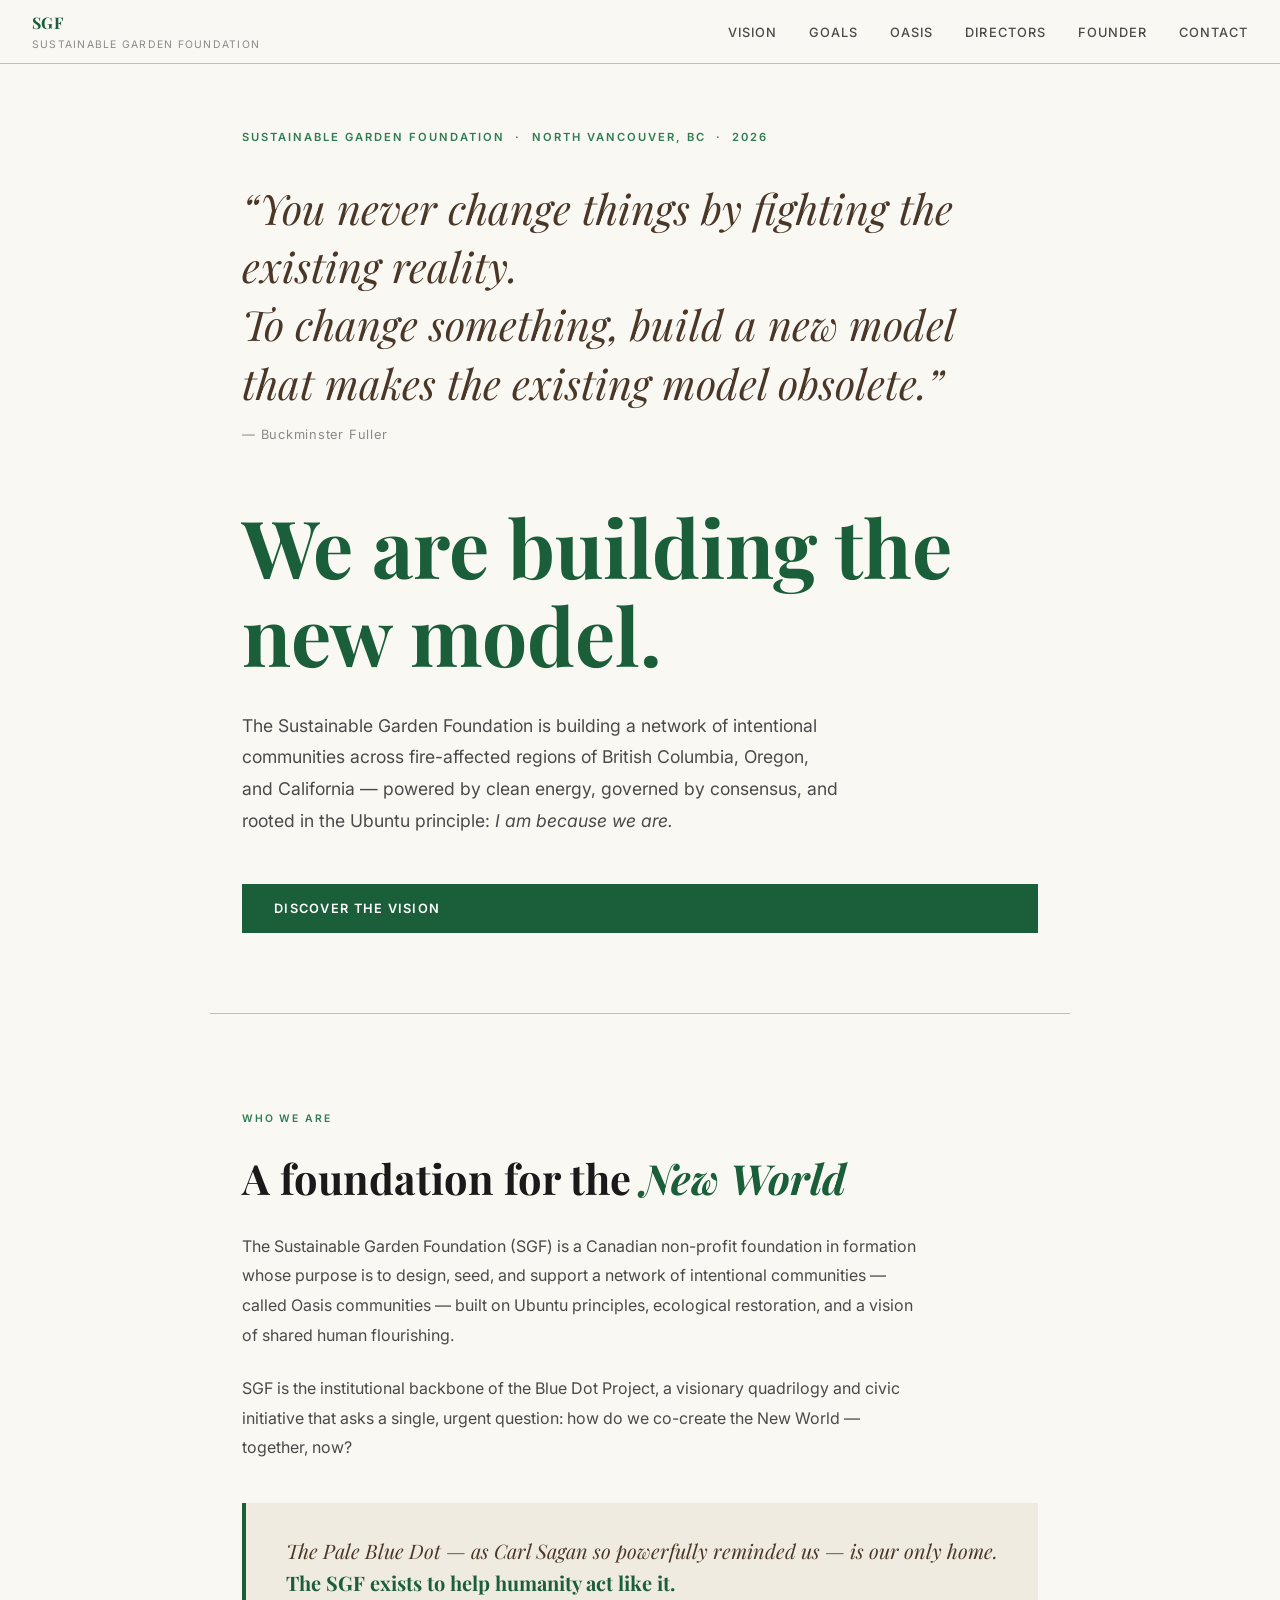
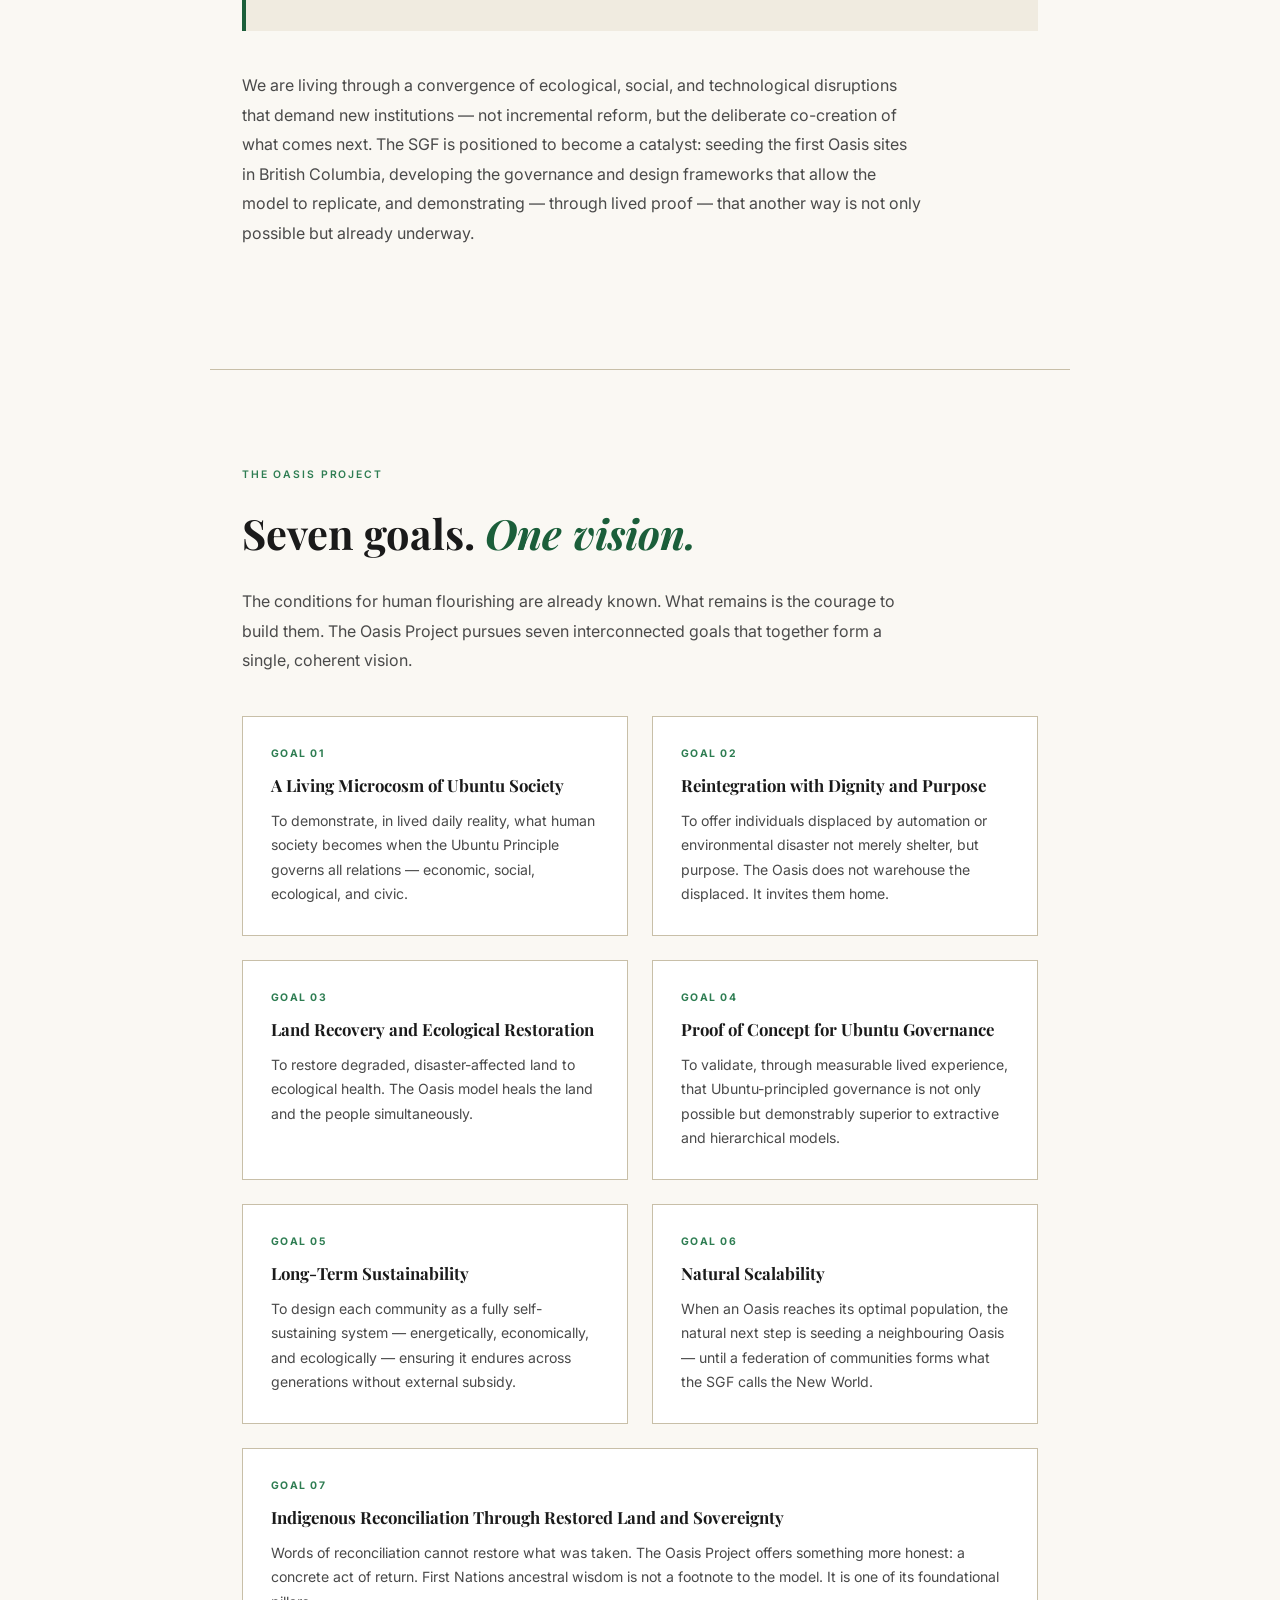
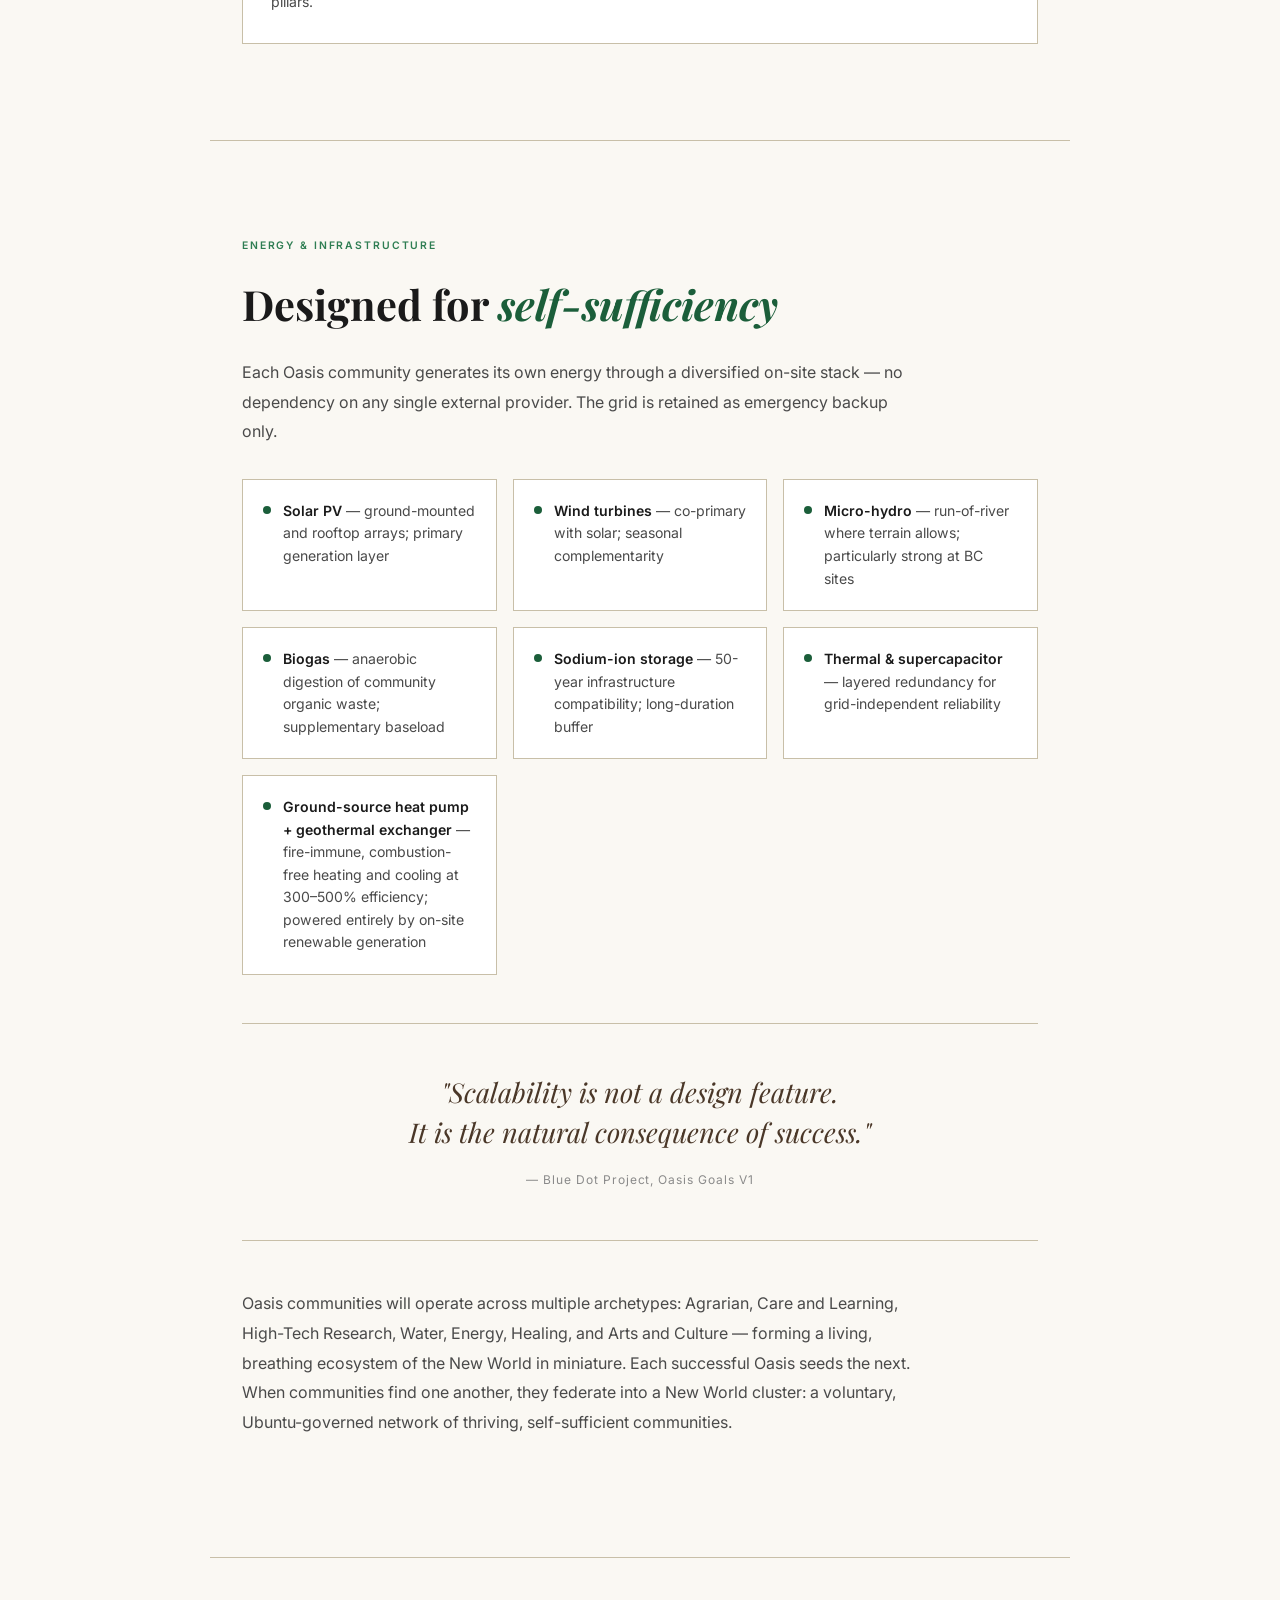
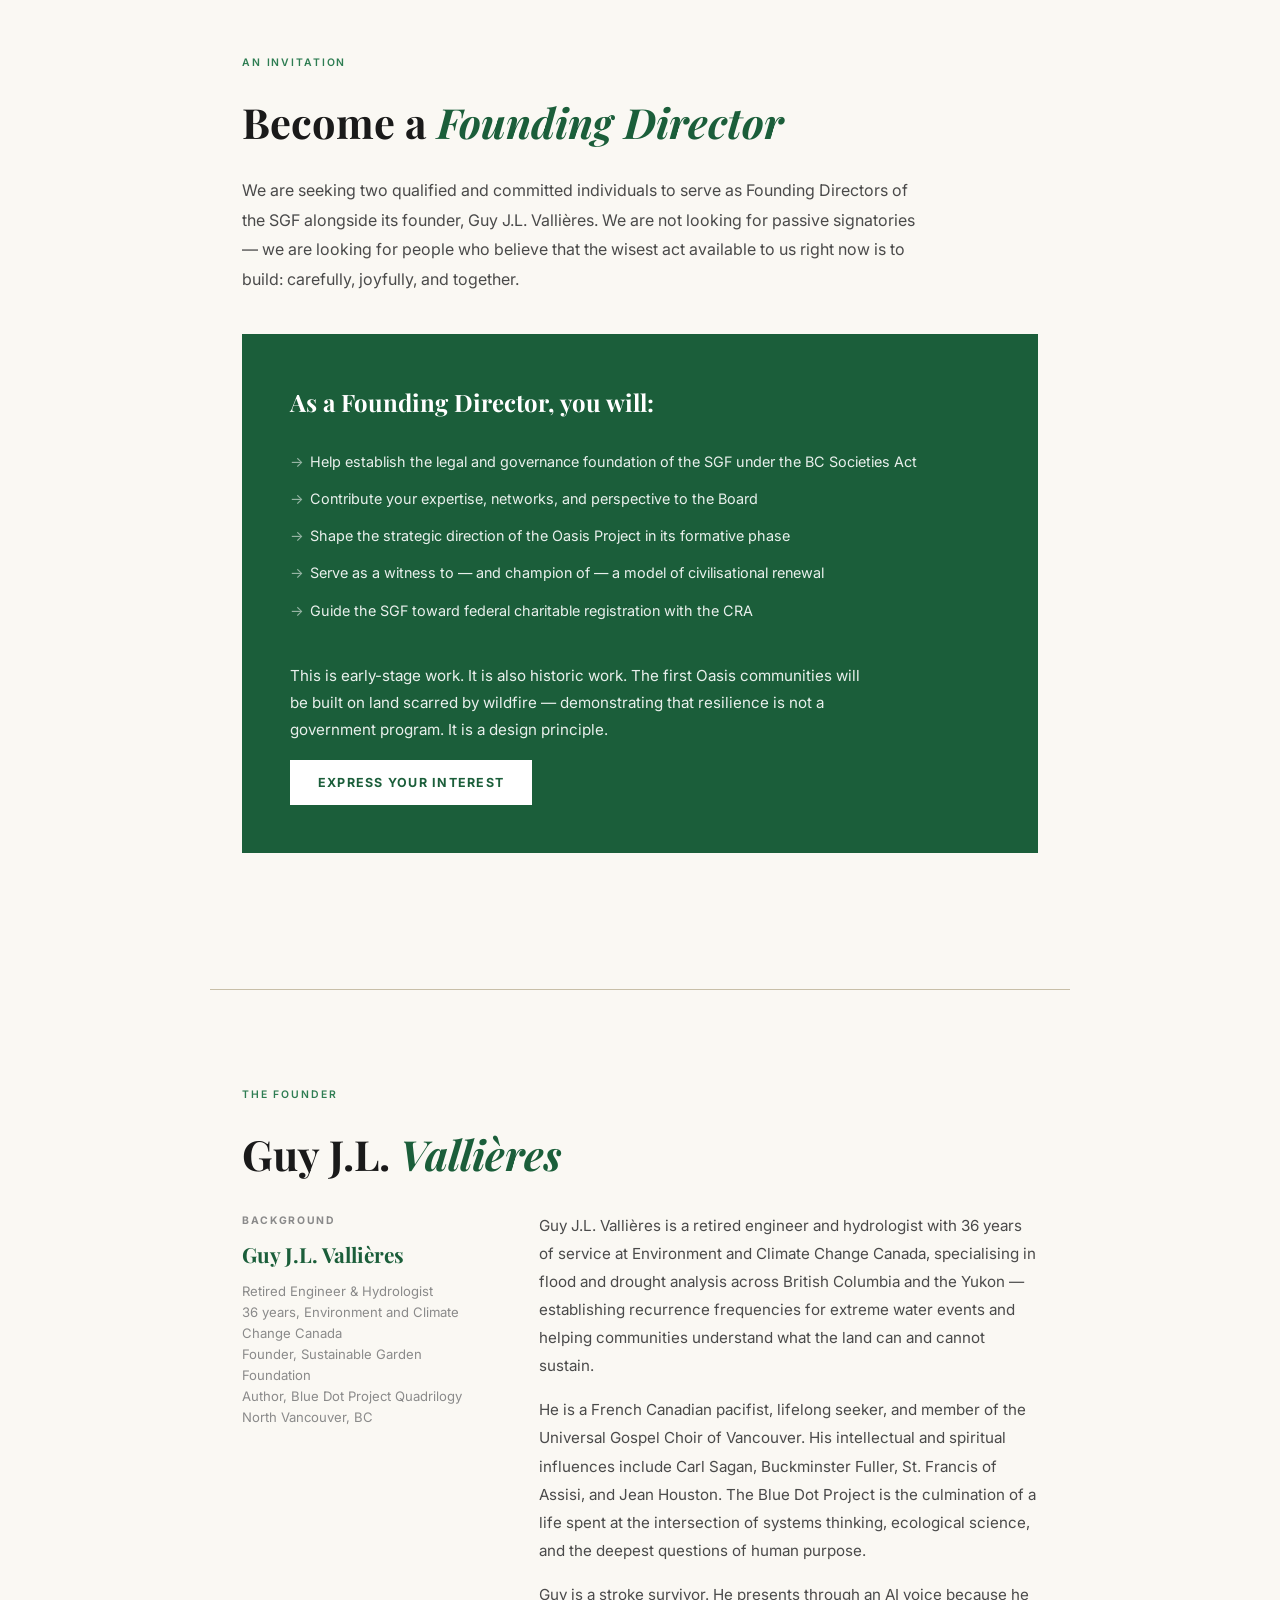
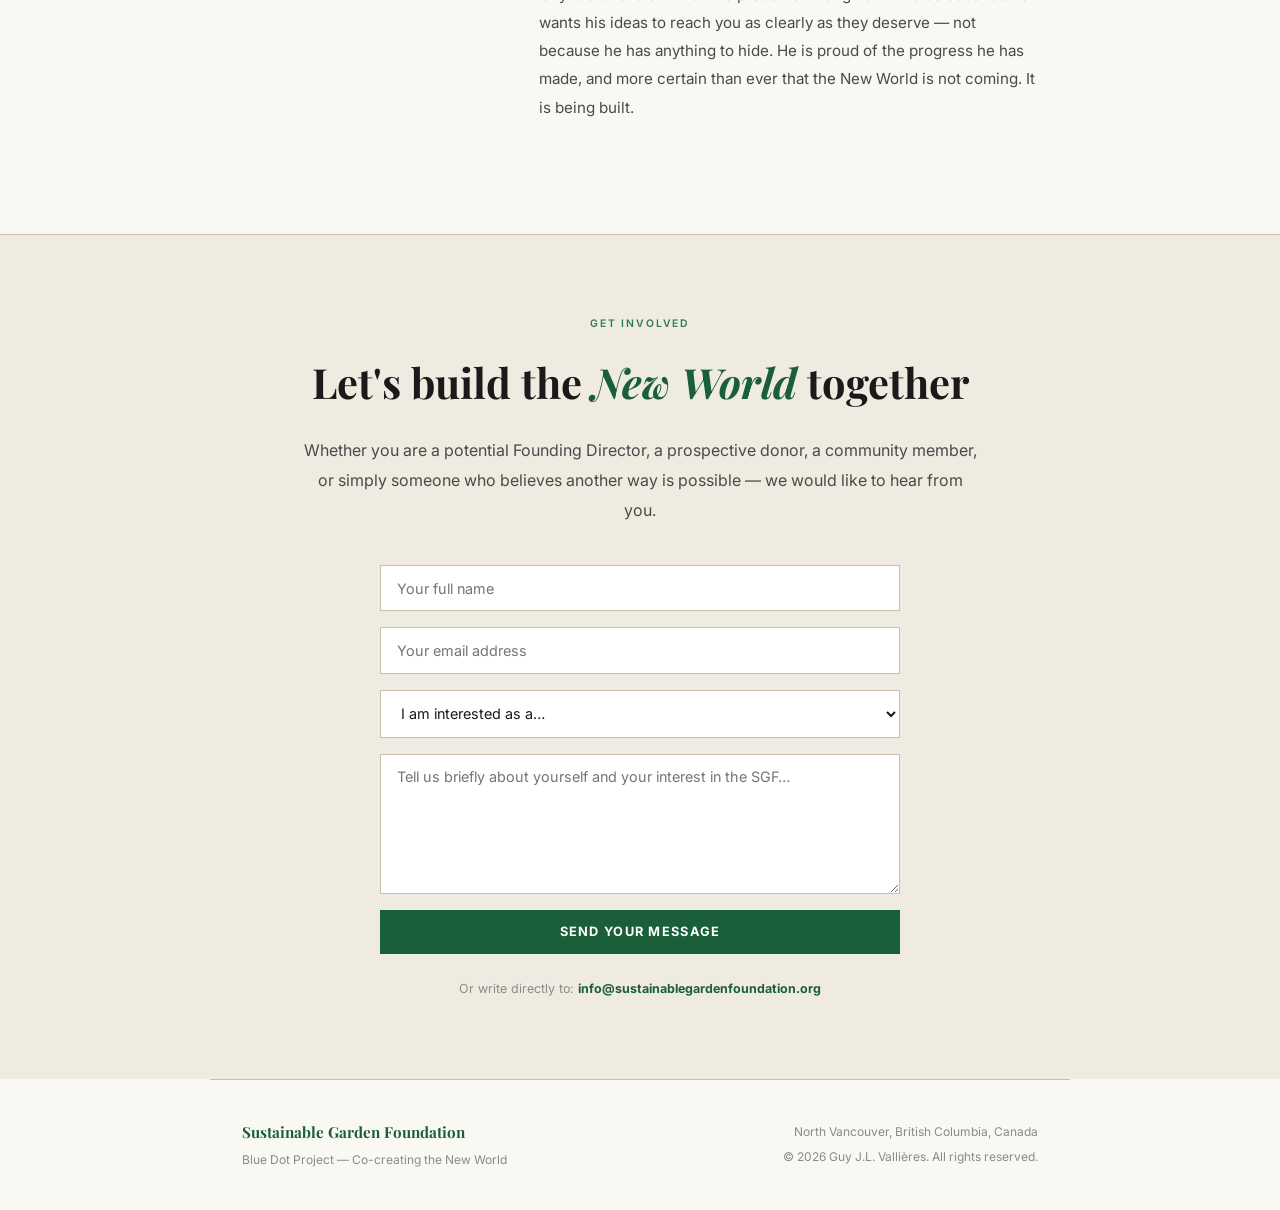
==== index.html @ f9ffb68a "Add files via upload" ====
<!DOCTYPE html>
<html lang="en">
<head>
  <meta charset="UTF-8" />
  <meta name="viewport" content="width=device-width, initial-scale=1.0" />
  <title>Sustainable Garden Foundation — Co-creating the New World</title>
  <link href="https://fonts.googleapis.com/css2?family=Playfair+Display:ital,wght@0,400;0,700;1,400&family=Inter:wght@300;400;500;600&display=swap" rel="stylesheet" />
  <style>
    *, *::before, *::after { box-sizing: border-box; margin: 0; padding: 0; }

    :root {
      --forest:   #1B5E3A;
      --sage:     #2E7D52;
      --earth:    #4A3728;
      --sky:      #1B3A6B;
      --cream:    #FAF8F3;
      --parchment:#F0EBE0;
      --dark:     #1A1A1A;
      --mid:      #4A4A4A;
      --light:    #8A8A8A;
      --rule:     #C8BFA8;
    }

    html { scroll-behavior: smooth; }

    body {
      font-family: 'Inter', sans-serif;
      background: var(--cream);
      color: var(--dark);
      line-height: 1.7;
    }

    /* ── NAV ── */
    nav {
      position: fixed;
      top: 0; left: 0; right: 0;
      z-index: 100;
      background: rgba(250,248,243,0.95);
      backdrop-filter: blur(8px);
      border-bottom: 1px solid var(--rule);
      padding: 0 2rem;
      display: flex;
      align-items: center;
      justify-content: space-between;
      height: 64px;
    }
    .nav-brand {
      font-family: 'Playfair Display', serif;
      font-size: 1rem;
      color: var(--forest);
      font-weight: 700;
      letter-spacing: 0.02em;
      text-decoration: none;
    }
    .nav-brand span {
      display: block;
      font-family: 'Inter', sans-serif;
      font-size: 0.65rem;
      font-weight: 400;
      color: var(--light);
      letter-spacing: 0.12em;
      text-transform: uppercase;
    }
    .nav-links {
      display: flex;
      gap: 2rem;
      list-style: none;
    }
    .nav-links a {
      font-size: 0.8rem;
      font-weight: 500;
      letter-spacing: 0.08em;
      text-transform: uppercase;
      color: var(--mid);
      text-decoration: none;
      transition: color 0.2s;
    }
    .nav-links a:hover { color: var(--forest); }

    /* ── HERO ── */
    .hero {
      min-height: 100vh;
      display: flex;
      flex-direction: column;
      justify-content: center;
      padding: 8rem 2rem 5rem;
      max-width: 860px;
      margin: 0 auto;
    }
    .hero-eyebrow {
      font-size: 0.7rem;
      font-weight: 600;
      letter-spacing: 0.18em;
      text-transform: uppercase;
      color: var(--sage);
      margin-bottom: 2rem;
    }
    .hero-quote {
      font-family: 'Playfair Display', serif;
      font-size: clamp(1.6rem, 4vw, 2.6rem);
      font-style: italic;
      color: var(--earth);
      line-height: 1.4;
      margin-bottom: 0.75rem;
    }
    .hero-attribution {
      font-size: 0.8rem;
      color: var(--light);
      letter-spacing: 0.06em;
      margin-bottom: 3.5rem;
    }
    .hero-answer {
      font-family: 'Playfair Display', serif;
      font-size: clamp(2.8rem, 7vw, 5rem);
      font-weight: 700;
      color: var(--forest);
      line-height: 1.1;
      margin-bottom: 2rem;
    }
    .hero-sub {
      font-size: 1.1rem;
      color: var(--mid);
      max-width: 600px;
      line-height: 1.8;
      margin-bottom: 3rem;
    }
    .hero-cta {
      display: inline-block;
      padding: 0.85rem 2rem;
      background: var(--forest);
      color: white;
      font-size: 0.8rem;
      font-weight: 600;
      letter-spacing: 0.1em;
      text-transform: uppercase;
      text-decoration: none;
      transition: background 0.2s;
    }
    .hero-cta:hover { background: var(--sage); }

    /* ── SECTIONS ── */
    section {
      padding: 6rem 2rem;
      max-width: 860px;
      margin: 0 auto;
      border-top: 1px solid var(--rule);
    }
    .section-eyebrow {
      font-size: 0.65rem;
      font-weight: 600;
      letter-spacing: 0.18em;
      text-transform: uppercase;
      color: var(--sage);
      margin-bottom: 1.5rem;
    }
    .section-title {
      font-family: 'Playfair Display', serif;
      font-size: clamp(1.8rem, 4vw, 2.6rem);
      font-weight: 700;
      color: var(--dark);
      line-height: 1.25;
      margin-bottom: 1.75rem;
    }
    .section-title em {
      font-style: italic;
      color: var(--forest);
    }
    .section-body {
      font-size: 1rem;
      color: var(--mid);
      line-height: 1.85;
      margin-bottom: 1.5rem;
      max-width: 680px;
    }

    /* ── NORTH STAR ── */
    .north-star {
      background: var(--parchment);
      border-left: 4px solid var(--forest);
      padding: 2rem 2.5rem;
      margin: 2.5rem 0;
    }
    .north-star p {
      font-family: 'Playfair Display', serif;
      font-size: 1.25rem;
      font-style: italic;
      color: var(--earth);
      line-height: 1.6;
    }
    .north-star strong {
      font-style: normal;
      color: var(--forest);
    }

    /* ── GOALS GRID ── */
    .goals-grid {
      display: grid;
      grid-template-columns: repeat(auto-fit, minmax(280px, 1fr));
      gap: 1.5rem;
      margin-top: 2.5rem;
    }
    .goal-card {
      padding: 1.75rem;
      border: 1px solid var(--rule);
      background: white;
    }
    .goal-number {
      font-size: 0.65rem;
      font-weight: 700;
      letter-spacing: 0.14em;
      text-transform: uppercase;
      color: var(--sage);
      margin-bottom: 0.75rem;
    }
    .goal-title {
      font-family: 'Playfair Display', serif;
      font-size: 1.05rem;
      font-weight: 700;
      color: var(--dark);
      margin-bottom: 0.75rem;
      line-height: 1.3;
    }
    .goal-body {
      font-size: 0.88rem;
      color: var(--mid);
      line-height: 1.75;
    }

    /* ── ENERGY LIST ── */
    .energy-list {
      margin: 2rem 0;
      display: grid;
      grid-template-columns: repeat(auto-fit, minmax(220px, 1fr));
      gap: 1rem;
    }
    .energy-item {
      display: flex;
      align-items: flex-start;
      gap: 0.75rem;
      padding: 1.25rem;
      background: white;
      border: 1px solid var(--rule);
    }
    .energy-dot {
      width: 8px;
      height: 8px;
      border-radius: 50%;
      background: var(--forest);
      margin-top: 0.4rem;
      flex-shrink: 0;
    }
    .energy-text {
      font-size: 0.88rem;
      color: var(--mid);
      line-height: 1.6;
    }
    .energy-text strong { color: var(--dark); font-weight: 600; }

    /* ── DIRECTOR SECTION ── */
    .director-box {
      background: var(--forest);
      color: white;
      padding: 3rem;
      margin: 2.5rem 0;
    }
    .director-box h3 {
      font-family: 'Playfair Display', serif;
      font-size: 1.5rem;
      margin-bottom: 1.25rem;
      font-weight: 700;
    }
    .director-box p {
      font-size: 0.95rem;
      line-height: 1.8;
      opacity: 0.9;
      margin-bottom: 1rem;
      max-width: 580px;
    }
    .director-list {
      list-style: none;
      margin: 1.25rem 0 2rem;
    }
    .director-list li {
      font-size: 0.9rem;
      padding: 0.4rem 0;
      opacity: 0.9;
      padding-left: 1.25rem;
      position: relative;
    }
    .director-list li::before {
      content: "→";
      position: absolute;
      left: 0;
      color: rgba(255,255,255,0.6);
    }
    .director-cta {
      display: inline-block;
      padding: 0.75rem 1.75rem;
      background: white;
      color: var(--forest);
      font-size: 0.78rem;
      font-weight: 700;
      letter-spacing: 0.1em;
      text-transform: uppercase;
      text-decoration: none;
      transition: opacity 0.2s;
    }
    .director-cta:hover { opacity: 0.85; }

    /* ── FOUNDER ── */
    .founder-block {
      display: grid;
      grid-template-columns: 1fr 2fr;
      gap: 3rem;
      align-items: start;
      margin-top: 2rem;
    }
    .founder-label {
      font-size: 0.65rem;
      font-weight: 700;
      letter-spacing: 0.16em;
      text-transform: uppercase;
      color: var(--light);
      margin-bottom: 0.5rem;
    }
    .founder-name {
      font-family: 'Playfair Display', serif;
      font-size: 1.3rem;
      font-weight: 700;
      color: var(--forest);
      margin-bottom: 0.5rem;
    }
    .founder-title {
      font-size: 0.82rem;
      color: var(--light);
      line-height: 1.6;
    }
    .founder-bio {
      font-size: 0.95rem;
      color: var(--mid);
      line-height: 1.85;
    }
    .founder-bio p { margin-bottom: 1rem; }

    /* ── CONTACT ── */
    .contact-section {
      background: var(--parchment);
      padding: 5rem 2rem;
      border-top: 1px solid var(--rule);
    }
    .contact-inner {
      max-width: 860px;
      margin: 0 auto;
      text-align: center;
    }
    .contact-inner .section-eyebrow { text-align: center; }
    .contact-inner .section-title { text-align: center; margin-left: auto; margin-right: auto; }
    .contact-inner .section-body { text-align: center; margin-left: auto; margin-right: auto; }
    .contact-form {
      margin-top: 2.5rem;
      display: grid;
      gap: 1rem;
      max-width: 520px;
      margin-left: auto;
      margin-right: auto;
    }
    .contact-form input,
    .contact-form select,
    .contact-form textarea {
      width: 100%;
      padding: 0.85rem 1rem;
      border: 1px solid var(--rule);
      background: white;
      font-family: 'Inter', sans-serif;
      font-size: 0.9rem;
      color: var(--dark);
      outline: none;
      transition: border-color 0.2s;
    }
    .contact-form input:focus,
    .contact-form select:focus,
    .contact-form textarea:focus { border-color: var(--forest); }
    .contact-form textarea { height: 140px; resize: vertical; }
    .contact-submit {
      padding: 0.9rem 2rem;
      background: var(--forest);
      color: white;
      font-family: 'Inter', sans-serif;
      font-size: 0.8rem;
      font-weight: 700;
      letter-spacing: 0.1em;
      text-transform: uppercase;
      border: none;
      cursor: pointer;
      transition: background 0.2s;
    }
    .contact-submit:hover { background: var(--sage); }

    /* ── FOOTER ── */
    footer {
      border-top: 1px solid var(--rule);
      padding: 2.5rem 2rem;
      display: flex;
      justify-content: space-between;
      align-items: center;
      max-width: 860px;
      margin: 0 auto;
      flex-wrap: wrap;
      gap: 1rem;
    }
    .footer-brand {
      font-family: 'Playfair Display', serif;
      font-size: 0.95rem;
      color: var(--forest);
      font-weight: 700;
    }
    .footer-tagline {
      font-size: 0.75rem;
      color: var(--light);
      margin-top: 0.25rem;
    }
    .footer-copy {
      font-size: 0.75rem;
      color: var(--light);
      text-align: right;
    }

    /* ── UBUNTU PULL QUOTE ── */
    .pull-quote {
      text-align: center;
      padding: 3rem 2rem;
      border-top: 1px solid var(--rule);
      border-bottom: 1px solid var(--rule);
      margin: 3rem 0;
    }
    .pull-quote p {
      font-family: 'Playfair Display', serif;
      font-size: clamp(1.2rem, 3vw, 1.7rem);
      font-style: italic;
      color: var(--earth);
      line-height: 1.5;
      margin-bottom: 0.75rem;
    }
    .pull-quote cite {
      font-size: 0.75rem;
      color: var(--light);
      font-style: normal;
      letter-spacing: 0.08em;
    }

    /* ── RESPONSIVE ── */
    @media (max-width: 640px) {
      .nav-links { display: none; }
      .founder-block { grid-template-columns: 1fr; gap: 1.5rem; }
      footer { flex-direction: column; text-align: center; }
      .footer-copy { text-align: center; }
      .director-box { padding: 2rem; }
    }
  </style>
</head>
<body>

<!-- NAV -->
<nav>
  <a href="#" class="nav-brand">
    SGF
    <span>Sustainable Garden Foundation</span>
  </a>
  <ul class="nav-links">
    <li><a href="#vision">Vision</a></li>
    <li><a href="#goals">Goals</a></li>
    <li><a href="#oasis">Oasis</a></li>
    <li><a href="#directors">Directors</a></li>
    <li><a href="#founder">Founder</a></li>
    <li><a href="#contact">Contact</a></li>
  </ul>
</nav>

<!-- HERO -->
<div class="hero">
  <p class="hero-eyebrow">Sustainable Garden Foundation &nbsp;·&nbsp; North Vancouver, BC &nbsp;·&nbsp; 2026</p>
  <p class="hero-quote">&ldquo;You never change things by fighting the existing reality.<br>To change something, build a new model<br>that makes the existing model obsolete.&rdquo;</p>
  <p class="hero-attribution">&mdash; Buckminster Fuller</p>
  <h1 class="hero-answer">We are building the new model.</h1>
  <p class="hero-sub">The Sustainable Garden Foundation is building a network of intentional communities across fire-affected regions of British Columbia, Oregon, and California — powered by clean energy, governed by consensus, and rooted in the Ubuntu principle: <em>I am because we are.</em></p>
  <a href="#vision" class="hero-cta">Discover the Vision</a>
</div>

<!-- VISION -->
<section id="vision">
  <p class="section-eyebrow">Who We Are</p>
  <h2 class="section-title">A foundation for the <em>New World</em></h2>
  <p class="section-body">The Sustainable Garden Foundation (SGF) is a Canadian non-profit foundation in formation whose purpose is to design, seed, and support a network of intentional communities — called Oasis communities — built on Ubuntu principles, ecological restoration, and a vision of shared human flourishing.</p>
  <p class="section-body">SGF is the institutional backbone of the Blue Dot Project, a visionary quadrilogy and civic initiative that asks a single, urgent question: how do we co-create the New World — together, now?</p>

  <div class="north-star">
    <p>The Pale Blue Dot — as Carl Sagan so powerfully reminded us — is our only home.<br><strong>The SGF exists to help humanity act like it.</strong></p>
  </div>

  <p class="section-body">We are living through a convergence of ecological, social, and technological disruptions that demand new institutions — not incremental reform, but the deliberate co-creation of what comes next. The SGF is positioned to become a catalyst: seeding the first Oasis sites in British Columbia, developing the governance and design frameworks that allow the model to replicate, and demonstrating — through lived proof — that another way is not only possible but already underway.</p>
</section>

<!-- GOALS -->
<section id="goals">
  <p class="section-eyebrow">The Oasis Project</p>
  <h2 class="section-title">Seven goals. <em>One vision.</em></h2>
  <p class="section-body">The conditions for human flourishing are already known. What remains is the courage to build them. The Oasis Project pursues seven interconnected goals that together form a single, coherent vision.</p>

  <div class="goals-grid">
    <div class="goal-card">
      <p class="goal-number">Goal 01</p>
      <h3 class="goal-title">A Living Microcosm of Ubuntu Society</h3>
      <p class="goal-body">To demonstrate, in lived daily reality, what human society becomes when the Ubuntu Principle governs all relations — economic, social, ecological, and civic.</p>
    </div>
    <div class="goal-card">
      <p class="goal-number">Goal 02</p>
      <h3 class="goal-title">Reintegration with Dignity and Purpose</h3>
      <p class="goal-body">To offer individuals displaced by automation or environmental disaster not merely shelter, but purpose. The Oasis does not warehouse the displaced. It invites them home.</p>
    </div>
    <div class="goal-card">
      <p class="goal-number">Goal 03</p>
      <h3 class="goal-title">Land Recovery and Ecological Restoration</h3>
      <p class="goal-body">To restore degraded, disaster-affected land to ecological health. The Oasis model heals the land and the people simultaneously.</p>
    </div>
    <div class="goal-card">
      <p class="goal-number">Goal 04</p>
      <h3 class="goal-title">Proof of Concept for Ubuntu Governance</h3>
      <p class="goal-body">To validate, through measurable lived experience, that Ubuntu-principled governance is not only possible but demonstrably superior to extractive and hierarchical models.</p>
    </div>
    <div class="goal-card">
      <p class="goal-number">Goal 05</p>
      <h3 class="goal-title">Long-Term Sustainability</h3>
      <p class="goal-body">To design each community as a fully self-sustaining system — energetically, economically, and ecologically — ensuring it endures across generations without external subsidy.</p>
    </div>
    <div class="goal-card">
      <p class="goal-number">Goal 06</p>
      <h3 class="goal-title">Natural Scalability</h3>
      <p class="goal-body">When an Oasis reaches its optimal population, the natural next step is seeding a neighbouring Oasis — until a federation of communities forms what the SGF calls the New World.</p>
    </div>
    <div class="goal-card" style="grid-column: 1 / -1;">
      <p class="goal-number">Goal 07</p>
      <h3 class="goal-title">Indigenous Reconciliation Through Restored Land and Sovereignty</h3>
      <p class="goal-body">Words of reconciliation cannot restore what was taken. The Oasis Project offers something more honest: a concrete act of return. First Nations ancestral wisdom is not a footnote to the model. It is one of its foundational pillars.</p>
    </div>
  </div>
</section>

<!-- OASIS -->
<section id="oasis">
  <p class="section-eyebrow">Energy &amp; Infrastructure</p>
  <h2 class="section-title">Designed for <em>self-sufficiency</em></h2>
  <p class="section-body">Each Oasis community generates its own energy through a diversified on-site stack — no dependency on any single external provider. The grid is retained as emergency backup only.</p>

  <div class="energy-list">
    <div class="energy-item">
      <div class="energy-dot"></div>
      <p class="energy-text"><strong>Solar PV</strong> — ground-mounted and rooftop arrays; primary generation layer</p>
    </div>
    <div class="energy-item">
      <div class="energy-dot"></div>
      <p class="energy-text"><strong>Wind turbines</strong> — co-primary with solar; seasonal complementarity</p>
    </div>
    <div class="energy-item">
      <div class="energy-dot"></div>
      <p class="energy-text"><strong>Micro-hydro</strong> — run-of-river where terrain allows; particularly strong at BC sites</p>
    </div>
    <div class="energy-item">
      <div class="energy-dot"></div>
      <p class="energy-text"><strong>Biogas</strong> — anaerobic digestion of community organic waste; supplementary baseload</p>
    </div>
    <div class="energy-item">
      <div class="energy-dot"></div>
      <p class="energy-text"><strong>Sodium-ion storage</strong> — 50-year infrastructure compatibility; long-duration buffer</p>
    </div>
    <div class="energy-item">
      <div class="energy-dot"></div>
      <p class="energy-text"><strong>Thermal &amp; supercapacitor</strong> — layered redundancy for grid-independent reliability</p>
    </div>
    <div class="energy-item">
      <div class="energy-dot"></div>
      <p class="energy-text"><strong>Ground-source heat pump + geothermal exchanger</strong> — fire-immune, combustion-free heating and cooling at 300–500% efficiency; powered entirely by on-site renewable generation</p>
    </div>
  </div>

  <div class="pull-quote">
    <p>"Scalability is not a design feature.<br>It is the natural consequence of success."</p>
    <cite>— Blue Dot Project, Oasis Goals V1</cite>
  </div>

  <p class="section-body">Oasis communities will operate across multiple archetypes: Agrarian, Care and Learning, High-Tech Research, Water, Energy, Healing, and Arts and Culture — forming a living, breathing ecosystem of the New World in miniature. Each successful Oasis seeds the next. When communities find one another, they federate into a New World cluster: a voluntary, Ubuntu-governed network of thriving, self-sufficient communities.</p>
</section>

<!-- DIRECTORS -->
<section id="directors">
  <p class="section-eyebrow">An Invitation</p>
  <h2 class="section-title">Become a <em>Founding Director</em></h2>
  <p class="section-body">We are seeking two qualified and committed individuals to serve as Founding Directors of the SGF alongside its founder, Guy J.L. Vallières. We are not looking for passive signatories — we are looking for people who believe that the wisest act available to us right now is to build: carefully, joyfully, and together.</p>

  <div class="director-box">
    <h3>As a Founding Director, you will:</h3>
    <ul class="director-list">
      <li>Help establish the legal and governance foundation of the SGF under the BC Societies Act</li>
      <li>Contribute your expertise, networks, and perspective to the Board</li>
      <li>Shape the strategic direction of the Oasis Project in its formative phase</li>
      <li>Serve as a witness to — and champion of — a model of civilisational renewal</li>
      <li>Guide the SGF toward federal charitable registration with the CRA</li>
    </ul>
    <p>This is early-stage work. It is also historic work. The first Oasis communities will be built on land scarred by wildfire — demonstrating that resilience is not a government program. It is a design principle.</p>
    <a href="#contact" class="director-cta">Express Your Interest</a>
  </div>
</section>

<!-- FOUNDER -->
<section id="founder">
  <p class="section-eyebrow">The Founder</p>
  <h2 class="section-title">Guy J.L. <em>Vallières</em></h2>
  <div class="founder-block">
    <div>
      <p class="founder-label">Background</p>
      <p class="founder-name">Guy J.L. Vallières</p>
      <p class="founder-title">
        Retired Engineer &amp; Hydrologist<br>
        36 years, Environment and Climate Change Canada<br>
        Founder, Sustainable Garden Foundation<br>
        Author, Blue Dot Project Quadrilogy<br>
        North Vancouver, BC
      </p>
    </div>
    <div class="founder-bio">
      <p>Guy J.L. Vallières is a retired engineer and hydrologist with 36 years of service at Environment and Climate Change Canada, specialising in flood and drought analysis across British Columbia and the Yukon — establishing recurrence frequencies for extreme water events and helping communities understand what the land can and cannot sustain.</p>
      <p>He is a French Canadian pacifist, lifelong seeker, and member of the Universal Gospel Choir of Vancouver. His intellectual and spiritual influences include Carl Sagan, Buckminster Fuller, St. Francis of Assisi, and Jean Houston. The Blue Dot Project is the culmination of a life spent at the intersection of systems thinking, ecological science, and the deepest questions of human purpose.</p>
      <p>Guy is a stroke survivor. He presents through an AI voice because he wants his ideas to reach you as clearly as they deserve — not because he has anything to hide. He is proud of the progress he has made, and more certain than ever that the New World is not coming. It is being built.</p>
    </div>
  </div>
</section>

<!-- CONTACT -->
<div class="contact-section" id="contact">
  <div class="contact-inner">
    <p class="section-eyebrow">Get Involved</p>
    <h2 class="section-title">Let's build the <em>New World</em> together</h2>
    <p class="section-body">Whether you are a potential Founding Director, a prospective donor, a community member, or simply someone who believes another way is possible — we would like to hear from you.</p>

    <form class="contact-form" onsubmit="handleSubmit(event)">
      <input type="text" placeholder="Your full name" required />
      <input type="email" placeholder="Your email address" required />
      <select required>
        <option value="" disabled selected>I am interested as a…</option>
        <option value="director">Founding Director</option>
        <option value="donor">Donor or Funding Partner</option>
        <option value="community">Future Community Member</option>
        <option value="volunteer">Volunteer or Professional Partner</option>
        <option value="media">Media or Researcher</option>
        <option value="other">Other</option>
      </select>
      <textarea placeholder="Tell us briefly about yourself and your interest in the SGF…"></textarea>
      <button type="submit" class="contact-submit">Send Your Message</button>
    </form>
    <p style="font-size:0.78rem; color: var(--light); margin-top:1.5rem;">
      Or write directly to: <strong style="color:var(--forest);">info@sustainablegardenfoundation.org</strong>
    </p>
  </div>
</div>

<!-- FOOTER -->
<footer>
  <div>
    <p class="footer-brand">Sustainable Garden Foundation</p>
    <p class="footer-tagline">Blue Dot Project — Co-creating the New World</p>
  </div>
  <div class="footer-copy">
    <p>North Vancouver, British Columbia, Canada</p>
    <p style="margin-top:0.25rem;">© 2026 Guy J.L. Vallières. All rights reserved.</p>
  </div>
</footer>

<script>
  function handleSubmit(e) {
    e.preventDefault();
    const btn = e.target.querySelector('.contact-submit');
    btn.textContent = 'Message Sent — Thank You';
    btn.style.background = '#2E7D52';
    btn.disabled = true;
  }

  // Smooth nav highlight on scroll
  const sections = document.querySelectorAll('section, .contact-section');
  const navLinks = document.querySelectorAll('.nav-links a');
  window.addEventListener('scroll', () => {
    let current = '';
    sections.forEach(s => {
      if (window.scrollY >= s.offsetTop - 100) current = s.id;
    });
    navLinks.forEach(a => {
      a.style.color = a.getAttribute('href') === '#' + current ? '#1B5E3A' : '';
    });
  });
</script>

</body>
</html>
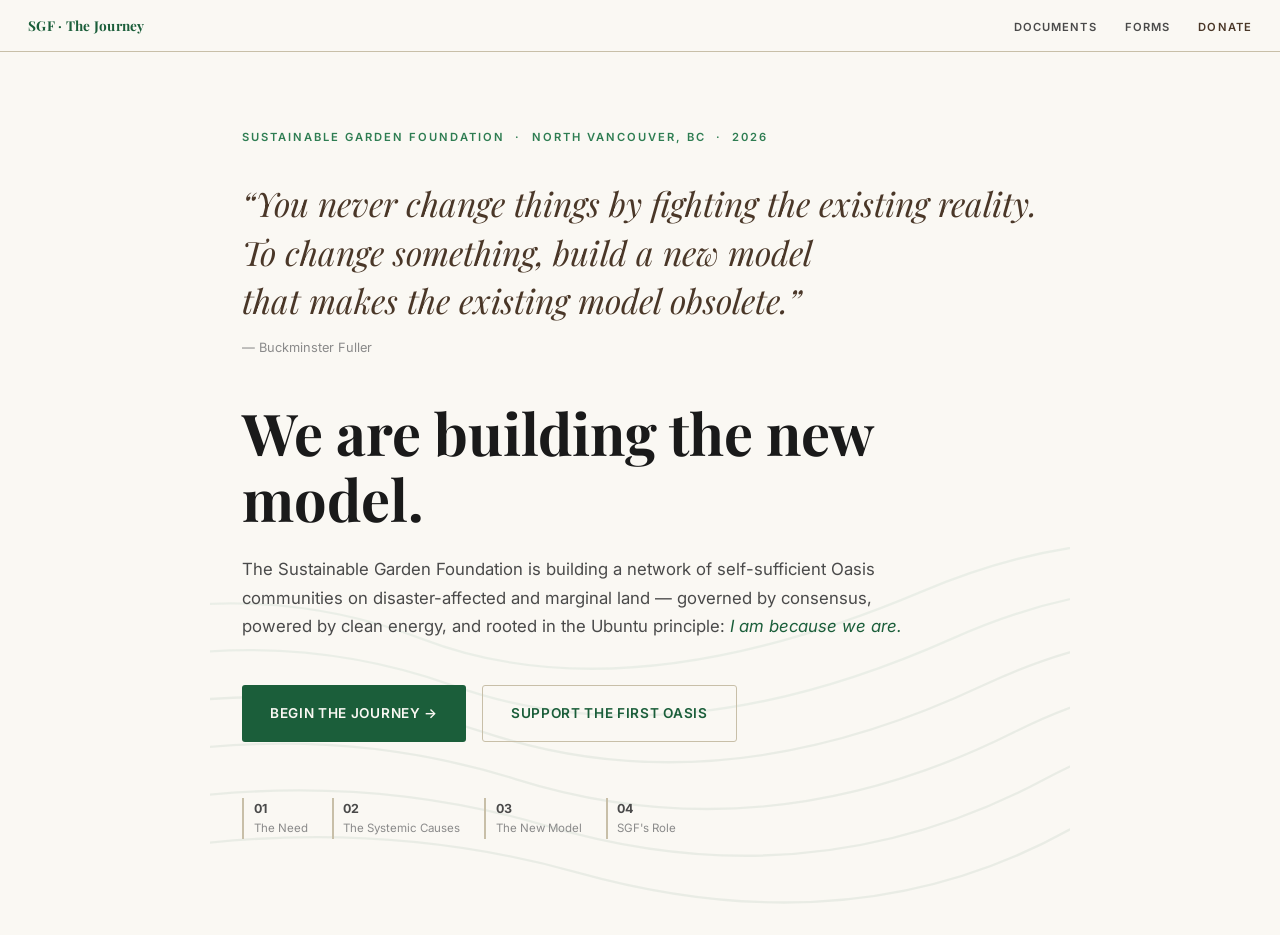
==== commit fa57627f: "Add files via upload" ====
--- a/index.html
+++ b/index.html
@@ -5,697 +5,139 @@
   <meta name="viewport" content="width=device-width, initial-scale=1.0" />
   <title>Sustainable Garden Foundation — Co-creating the New World</title>
   <link href="https://fonts.googleapis.com/css2?family=Playfair+Display:ital,wght@0,400;0,700;1,400&family=Inter:wght@300;400;500;600&display=swap" rel="stylesheet" />
+  <link rel="stylesheet" href="styles.css" />
   <style>
-    *, *::before, *::after { box-sizing: border-box; margin: 0; padding: 0; }
-
-    :root {
-      --forest:   #1B5E3A;
-      --sage:     #2E7D52;
-      --earth:    #4A3728;
-      --sky:      #1B3A6B;
-      --cream:    #FAF8F3;
-      --parchment:#F0EBE0;
-      --dark:     #1A1A1A;
-      --mid:      #4A4A4A;
-      --light:    #8A8A8A;
-      --rule:     #C8BFA8;
-    }
-
-    html { scroll-behavior: smooth; }
-
-    body {
-      font-family: 'Inter', sans-serif;
-      background: var(--cream);
-      color: var(--dark);
-      line-height: 1.7;
-    }
-
-    /* ── NAV ── */
-    nav {
-      position: fixed;
-      top: 0; left: 0; right: 0;
-      z-index: 100;
-      background: rgba(250,248,243,0.95);
-      backdrop-filter: blur(8px);
-      border-bottom: 1px solid var(--rule);
-      padding: 0 2rem;
-      display: flex;
-      align-items: center;
-      justify-content: space-between;
-      height: 64px;
-    }
-    .nav-brand {
-      font-family: 'Playfair Display', serif;
-      font-size: 1rem;
-      color: var(--forest);
-      font-weight: 700;
-      letter-spacing: 0.02em;
-      text-decoration: none;
-    }
-    .nav-brand span {
-      display: block;
-      font-family: 'Inter', sans-serif;
-      font-size: 0.65rem;
-      font-weight: 400;
-      color: var(--light);
-      letter-spacing: 0.12em;
-      text-transform: uppercase;
-    }
-    .nav-links {
-      display: flex;
-      gap: 2rem;
-      list-style: none;
-    }
-    .nav-links a {
-      font-size: 0.8rem;
-      font-weight: 500;
-      letter-spacing: 0.08em;
-      text-transform: uppercase;
-      color: var(--mid);
-      text-decoration: none;
-      transition: color 0.2s;
-    }
-    .nav-links a:hover { color: var(--forest); }
-
-    /* ── HERO ── */
-    .hero {
+    .cover {
+      position: relative;
       min-height: 100vh;
       display: flex;
       flex-direction: column;
       justify-content: center;
-      padding: 8rem 2rem 5rem;
+      padding: 8rem 2rem 6rem;
       max-width: 860px;
       margin: 0 auto;
     }
-    .hero-eyebrow {
+    .cover-eyebrow {
       font-size: 0.7rem;
       font-weight: 600;
       letter-spacing: 0.18em;
       text-transform: uppercase;
       color: var(--sage);
       margin-bottom: 2rem;
+      position: relative; z-index: 1;
     }
-    .hero-quote {
+    .cover-quote {
       font-family: 'Playfair Display', serif;
-      font-size: clamp(1.6rem, 4vw, 2.6rem);
       font-style: italic;
+      font-size: clamp(1.4rem, 3.2vw, 2.1rem);
       color: var(--earth);
-      line-height: 1.4;
+      line-height: 1.45;
       margin-bottom: 0.75rem;
+      position: relative; z-index: 1;
     }
-    .hero-attribution {
+    .cover-attribution {
       font-size: 0.8rem;
       color: var(--light);
-      letter-spacing: 0.06em;
-      margin-bottom: 3.5rem;
+      margin-bottom: 2.5rem;
+      position: relative; z-index: 1;
     }
-    .hero-answer {
+    .cover-answer {
       font-family: 'Playfair Display', serif;
-      font-size: clamp(2.8rem, 7vw, 5rem);
       font-weight: 700;
-      color: var(--forest);
-      line-height: 1.1;
-      margin-bottom: 2rem;
+      font-size: clamp(2.2rem, 5.5vw, 3.6rem);
+      line-height: 1.15;
+      color: var(--dark);
+      margin-bottom: 1.5rem;
+      position: relative; z-index: 1;
     }
-    .hero-sub {
-      font-size: 1.1rem;
+    .cover-sub {
+      font-size: 1.05rem;
       color: var(--mid);
-      max-width: 600px;
-      line-height: 1.8;
-      margin-bottom: 3rem;
+      max-width: 60ch;
+      margin-bottom: 2.75rem;
+      position: relative; z-index: 1;
     }
-    .hero-cta {
-      display: inline-block;
-      padding: 0.85rem 2rem;
+    .cover-sub em { color: var(--forest); font-style: italic; }
+    .cover-cta-row { display: flex; gap: 1rem; flex-wrap: wrap; position: relative; z-index: 1; }
+    .cover-cta {
+      display: inline-flex;
+      align-items: center;
+      gap: 0.6rem;
       background: var(--forest);
-      color: white;
-      font-size: 0.8rem;
+      color: var(--cream);
+      text-decoration: none;
+      font-size: 0.85rem;
       font-weight: 600;
-      letter-spacing: 0.1em;
+      letter-spacing: 0.05em;
       text-transform: uppercase;
-      text-decoration: none;
+      padding: 1rem 1.75rem;
+      border-radius: 3px;
       transition: background 0.2s;
     }
-    .hero-cta:hover { background: var(--sage); }
-
-    /* ── SECTIONS ── */
-    section {
-      padding: 6rem 2rem;
-      max-width: 860px;
-      margin: 0 auto;
-      border-top: 1px solid var(--rule);
-    }
-    .section-eyebrow {
-      font-size: 0.65rem;
-      font-weight: 600;
-      letter-spacing: 0.18em;
-      text-transform: uppercase;
-      color: var(--sage);
-      margin-bottom: 1.5rem;
-    }
-    .section-title {
-      font-family: 'Playfair Display', serif;
-      font-size: clamp(1.8rem, 4vw, 2.6rem);
-      font-weight: 700;
-      color: var(--dark);
-      line-height: 1.25;
-      margin-bottom: 1.75rem;
-    }
-    .section-title em {
-      font-style: italic;
+    .cover-cta:hover { background: var(--sage); }
+    .cover-cta.secondary {
+      background: transparent;
       color: var(--forest);
-    }
-    .section-body {
-      font-size: 1rem;
-      color: var(--mid);
-      line-height: 1.85;
-      margin-bottom: 1.5rem;
-      max-width: 680px;
-    }
-
-    /* ── NORTH STAR ── */
-    .north-star {
-      background: var(--parchment);
-      border-left: 4px solid var(--forest);
-      padding: 2rem 2.5rem;
-      margin: 2.5rem 0;
-    }
-    .north-star p {
-      font-family: 'Playfair Display', serif;
-      font-size: 1.25rem;
-      font-style: italic;
-      color: var(--earth);
-      line-height: 1.6;
-    }
-    .north-star strong {
-      font-style: normal;
-      color: var(--forest);
-    }
-
-    /* ── GOALS GRID ── */
-    .goals-grid {
-      display: grid;
-      grid-template-columns: repeat(auto-fit, minmax(280px, 1fr));
-      gap: 1.5rem;
-      margin-top: 2.5rem;
-    }
-    .goal-card {
-      padding: 1.75rem;
-      border: 1px solid var(--rule);
-      background: white;
-    }
-    .goal-number {
-      font-size: 0.65rem;
-      font-weight: 700;
-      letter-spacing: 0.14em;
-      text-transform: uppercase;
-      color: var(--sage);
-      margin-bottom: 0.75rem;
-    }
-    .goal-title {
-      font-family: 'Playfair Display', serif;
-      font-size: 1.05rem;
-      font-weight: 700;
-      color: var(--dark);
-      margin-bottom: 0.75rem;
-      line-height: 1.3;
-    }
-    .goal-body {
-      font-size: 0.88rem;
-      color: var(--mid);
-      line-height: 1.75;
-    }
-
-    /* ── ENERGY LIST ── */
-    .energy-list {
-      margin: 2rem 0;
-      display: grid;
-      grid-template-columns: repeat(auto-fit, minmax(220px, 1fr));
-      gap: 1rem;
-    }
-    .energy-item {
-      display: flex;
-      align-items: flex-start;
-      gap: 0.75rem;
-      padding: 1.25rem;
-      background: white;
       border: 1px solid var(--rule);
     }
-    .energy-dot {
-      width: 8px;
-      height: 8px;
-      border-radius: 50%;
-      background: var(--forest);
-      margin-top: 0.4rem;
-      flex-shrink: 0;
+    .cover-cta.secondary:hover { background: var(--parchment); }
+    .cover-chapters {
+      margin-top: 3.5rem;
+      display: flex;
+      gap: 1.5rem;
+      flex-wrap: wrap;
+      position: relative; z-index: 1;
     }
-    .energy-text {
-      font-size: 0.88rem;
-      color: var(--mid);
-      line-height: 1.6;
+    .cover-chapter-tag {
+      font-size: 0.72rem;
+      color: var(--light);
+      border-left: 2px solid var(--rule);
+      padding-left: 0.6rem;
     }
-    .energy-text strong { color: var(--dark); font-weight: 600; }
-
-    /* ── DIRECTOR SECTION ── */
-    .director-box {
-      background: var(--forest);
-      color: white;
-      padding: 3rem;
-      margin: 2.5rem 0;
-    }
-    .director-box h3 {
-      font-family: 'Playfair Display', serif;
-      font-size: 1.5rem;
-      margin-bottom: 1.25rem;
-      font-weight: 700;
-    }
-    .director-box p {
-      font-size: 0.95rem;
-      line-height: 1.8;
-      opacity: 0.9;
-      margin-bottom: 1rem;
-      max-width: 580px;
-    }
-    .director-list {
-      list-style: none;
-      margin: 1.25rem 0 2rem;
-    }
-    .director-list li {
-      font-size: 0.9rem;
-      padding: 0.4rem 0;
-      opacity: 0.9;
-      padding-left: 1.25rem;
-      position: relative;
-    }
-    .director-list li::before {
-      content: "→";
-      position: absolute;
-      left: 0;
-      color: rgba(255,255,255,0.6);
-    }
-    .director-cta {
-      display: inline-block;
-      padding: 0.75rem 1.75rem;
-      background: white;
-      color: var(--forest);
-      font-size: 0.78rem;
-      font-weight: 700;
-      letter-spacing: 0.1em;
-      text-transform: uppercase;
-      text-decoration: none;
-      transition: opacity 0.2s;
-    }
-    .director-cta:hover { opacity: 0.85; }
-
-    /* ── FOUNDER ── */
-    .founder-block {
-      display: grid;
-      grid-template-columns: 1fr 2fr;
-      gap: 3rem;
-      align-items: start;
-      margin-top: 2rem;
-    }
-    .founder-label {
-      font-size: 0.65rem;
-      font-weight: 700;
-      letter-spacing: 0.16em;
-      text-transform: uppercase;
-      color: var(--light);
-      margin-bottom: 0.5rem;
-    }
-    .founder-name {
-      font-family: 'Playfair Display', serif;
-      font-size: 1.3rem;
-      font-weight: 700;
-      color: var(--forest);
-      margin-bottom: 0.5rem;
-    }
-    .founder-title {
-      font-size: 0.82rem;
-      color: var(--light);
-      line-height: 1.6;
-    }
-    .founder-bio {
-      font-size: 0.95rem;
-      color: var(--mid);
-      line-height: 1.85;
-    }
-    .founder-bio p { margin-bottom: 1rem; }
-
-    /* ── CONTACT ── */
-    .contact-section {
-      background: var(--parchment);
-      padding: 5rem 2rem;
-      border-top: 1px solid var(--rule);
-    }
-    .contact-inner {
-      max-width: 860px;
-      margin: 0 auto;
-      text-align: center;
-    }
-    .contact-inner .section-eyebrow { text-align: center; }
-    .contact-inner .section-title { text-align: center; margin-left: auto; margin-right: auto; }
-    .contact-inner .section-body { text-align: center; margin-left: auto; margin-right: auto; }
-    .contact-form {
-      margin-top: 2.5rem;
-      display: grid;
-      gap: 1rem;
-      max-width: 520px;
-      margin-left: auto;
-      margin-right: auto;
-    }
-    .contact-form input,
-    .contact-form select,
-    .contact-form textarea {
-      width: 100%;
-      padding: 0.85rem 1rem;
-      border: 1px solid var(--rule);
-      background: white;
-      font-family: 'Inter', sans-serif;
-      font-size: 0.9rem;
-      color: var(--dark);
-      outline: none;
-      transition: border-color 0.2s;
-    }
-    .contact-form input:focus,
-    .contact-form select:focus,
-    .contact-form textarea:focus { border-color: var(--forest); }
-    .contact-form textarea { height: 140px; resize: vertical; }
-    .contact-submit {
-      padding: 0.9rem 2rem;
-      background: var(--forest);
-      color: white;
-      font-family: 'Inter', sans-serif;
-      font-size: 0.8rem;
-      font-weight: 700;
-      letter-spacing: 0.1em;
-      text-transform: uppercase;
-      border: none;
-      cursor: pointer;
-      transition: background 0.2s;
-    }
-    .contact-submit:hover { background: var(--sage); }
-
-    /* ── FOOTER ── */
-    footer {
-      border-top: 1px solid var(--rule);
-      padding: 2.5rem 2rem;
-      display: flex;
-      justify-content: space-between;
-      align-items: center;
-      max-width: 860px;
-      margin: 0 auto;
-      flex-wrap: wrap;
-      gap: 1rem;
-    }
-    .footer-brand {
-      font-family: 'Playfair Display', serif;
-      font-size: 0.95rem;
-      color: var(--forest);
-      font-weight: 700;
-    }
-    .footer-tagline {
-      font-size: 0.75rem;
-      color: var(--light);
-      margin-top: 0.25rem;
-    }
-    .footer-copy {
-      font-size: 0.75rem;
-      color: var(--light);
-      text-align: right;
-    }
-
-    /* ── UBUNTU PULL QUOTE ── */
-    .pull-quote {
-      text-align: center;
-      padding: 3rem 2rem;
-      border-top: 1px solid var(--rule);
-      border-bottom: 1px solid var(--rule);
-      margin: 3rem 0;
-    }
-    .pull-quote p {
-      font-family: 'Playfair Display', serif;
-      font-size: clamp(1.2rem, 3vw, 1.7rem);
-      font-style: italic;
-      color: var(--earth);
-      line-height: 1.5;
-      margin-bottom: 0.75rem;
-    }
-    .pull-quote cite {
-      font-size: 0.75rem;
-      color: var(--light);
-      font-style: normal;
-      letter-spacing: 0.08em;
-    }
-
-    /* ── RESPONSIVE ── */
-    @media (max-width: 640px) {
-      .nav-links { display: none; }
-      .founder-block { grid-template-columns: 1fr; gap: 1.5rem; }
-      footer { flex-direction: column; text-align: center; }
-      .footer-copy { text-align: center; }
-      .director-box { padding: 2rem; }
-    }
+    .cover-chapter-tag strong { color: var(--mid); display: block; font-size: 0.78rem; }
   </style>
 </head>
 <body>
 
-<!-- NAV -->
-<nav>
-  <a href="#" class="nav-brand">
-    SGF
-    <span>Sustainable Garden Foundation</span>
-  </a>
-  <ul class="nav-links">
-    <li><a href="#vision">Vision</a></li>
-    <li><a href="#goals">Goals</a></li>
-    <li><a href="#oasis">Oasis</a></li>
-    <li><a href="#directors">Directors</a></li>
-    <li><a href="#founder">Founder</a></li>
-    <li><a href="#contact">Contact</a></li>
+<nav class="util-bar">
+  <a href="index.html" class="util-brand">SGF · The Journey</a>
+  <ul class="util-links">
+    <li><a href="documents.html">Documents</a></li>
+    <li><a href="forms.html">Forms</a></li>
+    <li><a href="donate.html" class="donate-link">Donate</a></li>
   </ul>
 </nav>
 
-<!-- HERO -->
-<div class="hero">
-  <p class="hero-eyebrow">Sustainable Garden Foundation &nbsp;·&nbsp; North Vancouver, BC &nbsp;·&nbsp; 2026</p>
-  <p class="hero-quote">&ldquo;You never change things by fighting the existing reality.<br>To change something, build a new model<br>that makes the existing model obsolete.&rdquo;</p>
-  <p class="hero-attribution">&mdash; Buckminster Fuller</p>
-  <h1 class="hero-answer">We are building the new model.</h1>
-  <p class="hero-sub">The Sustainable Garden Foundation is building a network of intentional communities across fire-affected regions of British Columbia, Oregon, and California — powered by clean energy, governed by consensus, and rooted in the Ubuntu principle: <em>I am because we are.</em></p>
-  <a href="#vision" class="hero-cta">Discover the Vision</a>
-</div>
-
-<!-- VISION -->
-<section id="vision">
-  <p class="section-eyebrow">Who We Are</p>
-  <h2 class="section-title">A foundation for the <em>New World</em></h2>
-  <p class="section-body">The Sustainable Garden Foundation (SGF) is a Canadian non-profit foundation in formation whose purpose is to design, seed, and support a network of intentional communities — called Oasis communities — built on Ubuntu principles, ecological restoration, and a vision of shared human flourishing.</p>
-  <p class="section-body">SGF is the institutional backbone of the Blue Dot Project, a visionary quadrilogy and civic initiative that asks a single, urgent question: how do we co-create the New World — together, now?</p>
-
-  <div class="north-star">
-    <p>The Pale Blue Dot — as Carl Sagan so powerfully reminded us — is our only home.<br><strong>The SGF exists to help humanity act like it.</strong></p>
+<div class="cover">
+  <div class="contour-field">
+    <svg viewBox="0 0 800 600" preserveAspectRatio="xMidYMid slice" xmlns="http://www.w3.org/2000/svg">
+      <path d="M -20 480 Q 150 420 300 470 T 620 440 T 900 480" fill="none" stroke="#1B5E3A" stroke-width="1.5"/>
+      <path d="M -20 510 Q 160 450 320 500 T 640 470 T 900 510" fill="none" stroke="#1B5E3A" stroke-width="1.5"/>
+      <path d="M -20 540 Q 170 480 340 530 T 660 500 T 900 540" fill="none" stroke="#1B5E3A" stroke-width="1.5"/>
+      <path d="M -20 570 Q 180 510 360 560 T 680 530 T 900 570" fill="none" stroke="#1B5E3A" stroke-width="1.5"/>
+      <path d="M -20 450 Q 140 390 280 440 T 600 410 T 900 450" fill="none" stroke="#2E7D52" stroke-width="1.5"/>
+      <path d="M -20 420 Q 130 360 260 410 T 580 380 T 900 420" fill="none" stroke="#2E7D52" stroke-width="1.5"/>
+    </svg>
   </div>
 
-  <p class="section-body">We are living through a convergence of ecological, social, and technological disruptions that demand new institutions — not incremental reform, but the deliberate co-creation of what comes next. The SGF is positioned to become a catalyst: seeding the first Oasis sites in British Columbia, developing the governance and design frameworks that allow the model to replicate, and demonstrating — through lived proof — that another way is not only possible but already underway.</p>
-</section>
+  <p class="cover-eyebrow">Sustainable Garden Foundation &nbsp;·&nbsp; North Vancouver, BC &nbsp;·&nbsp; 2026</p>
+  <p class="cover-quote">&ldquo;You never change things by fighting the existing reality.<br>To change something, build a new model<br>that makes the existing model obsolete.&rdquo;</p>
+  <p class="cover-attribution">&mdash; Buckminster Fuller</p>
+  <h1 class="cover-answer">We are building the new model.</h1>
+  <p class="cover-sub">The Sustainable Garden Foundation is building a network of self-sufficient Oasis communities on disaster-affected and marginal land — governed by consensus, powered by clean energy, and rooted in the Ubuntu principle: <em>I am because we are.</em></p>
 
-<!-- GOALS -->
-<section id="goals">
-  <p class="section-eyebrow">The Oasis Project</p>
-  <h2 class="section-title">Seven goals. <em>One vision.</em></h2>
-  <p class="section-body">The conditions for human flourishing are already known. What remains is the courage to build them. The Oasis Project pursues seven interconnected goals that together form a single, coherent vision.</p>
-
-  <div class="goals-grid">
-    <div class="goal-card">
-      <p class="goal-number">Goal 01</p>
-      <h3 class="goal-title">A Living Microcosm of Ubuntu Society</h3>
-      <p class="goal-body">To demonstrate, in lived daily reality, what human society becomes when the Ubuntu Principle governs all relations — economic, social, ecological, and civic.</p>
-    </div>
-    <div class="goal-card">
-      <p class="goal-number">Goal 02</p>
-      <h3 class="goal-title">Reintegration with Dignity and Purpose</h3>
-      <p class="goal-body">To offer individuals displaced by automation or environmental disaster not merely shelter, but purpose. The Oasis does not warehouse the displaced. It invites them home.</p>
-    </div>
-    <div class="goal-card">
-      <p class="goal-number">Goal 03</p>
-      <h3 class="goal-title">Land Recovery and Ecological Restoration</h3>
-      <p class="goal-body">To restore degraded, disaster-affected land to ecological health. The Oasis model heals the land and the people simultaneously.</p>
-    </div>
-    <div class="goal-card">
-      <p class="goal-number">Goal 04</p>
-      <h3 class="goal-title">Proof of Concept for Ubuntu Governance</h3>
-      <p class="goal-body">To validate, through measurable lived experience, that Ubuntu-principled governance is not only possible but demonstrably superior to extractive and hierarchical models.</p>
-    </div>
-    <div class="goal-card">
-      <p class="goal-number">Goal 05</p>
-      <h3 class="goal-title">Long-Term Sustainability</h3>
-      <p class="goal-body">To design each community as a fully self-sustaining system — energetically, economically, and ecologically — ensuring it endures across generations without external subsidy.</p>
-    </div>
-    <div class="goal-card">
-      <p class="goal-number">Goal 06</p>
-      <h3 class="goal-title">Natural Scalability</h3>
-      <p class="goal-body">When an Oasis reaches its optimal population, the natural next step is seeding a neighbouring Oasis — until a federation of communities forms what the SGF calls the New World.</p>
-    </div>
-    <div class="goal-card" style="grid-column: 1 / -1;">
-      <p class="goal-number">Goal 07</p>
-      <h3 class="goal-title">Indigenous Reconciliation Through Restored Land and Sovereignty</h3>
-      <p class="goal-body">Words of reconciliation cannot restore what was taken. The Oasis Project offers something more honest: a concrete act of return. First Nations ancestral wisdom is not a footnote to the model. It is one of its foundational pillars.</p>
-    </div>
-  </div>
-</section>
-
-<!-- OASIS -->
-<section id="oasis">
-  <p class="section-eyebrow">Energy &amp; Infrastructure</p>
-  <h2 class="section-title">Designed for <em>self-sufficiency</em></h2>
-  <p class="section-body">Each Oasis community generates its own energy through a diversified on-site stack — no dependency on any single external provider. The grid is retained as emergency backup only.</p>
-
-  <div class="energy-list">
-    <div class="energy-item">
-      <div class="energy-dot"></div>
-      <p class="energy-text"><strong>Solar PV</strong> — ground-mounted and rooftop arrays; primary generation layer</p>
-    </div>
-    <div class="energy-item">
-      <div class="energy-dot"></div>
-      <p class="energy-text"><strong>Wind turbines</strong> — co-primary with solar; seasonal complementarity</p>
-    </div>
-    <div class="energy-item">
-      <div class="energy-dot"></div>
-      <p class="energy-text"><strong>Micro-hydro</strong> — run-of-river where terrain allows; particularly strong at BC sites</p>
-    </div>
-    <div class="energy-item">
-      <div class="energy-dot"></div>
-      <p class="energy-text"><strong>Biogas</strong> — anaerobic digestion of community organic waste; supplementary baseload</p>
-    </div>
-    <div class="energy-item">
-      <div class="energy-dot"></div>
-      <p class="energy-text"><strong>Sodium-ion storage</strong> — 50-year infrastructure compatibility; long-duration buffer</p>
-    </div>
-    <div class="energy-item">
-      <div class="energy-dot"></div>
-      <p class="energy-text"><strong>Thermal &amp; supercapacitor</strong> — layered redundancy for grid-independent reliability</p>
-    </div>
-    <div class="energy-item">
-      <div class="energy-dot"></div>
-      <p class="energy-text"><strong>Ground-source heat pump + geothermal exchanger</strong> — fire-immune, combustion-free heating and cooling at 300–500% efficiency; powered entirely by on-site renewable generation</p>
-    </div>
+  <div class="cover-cta-row">
+    <a href="chapter1.html" class="cover-cta">Begin the Journey &rarr;</a>
+    <a href="donate.html" class="cover-cta secondary">Support the First Oasis</a>
   </div>
 
-  <div class="pull-quote">
-    <p>"Scalability is not a design feature.<br>It is the natural consequence of success."</p>
-    <cite>— Blue Dot Project, Oasis Goals V1</cite>
-  </div>
-
-  <p class="section-body">Oasis communities will operate across multiple archetypes: Agrarian, Care and Learning, High-Tech Research, Water, Energy, Healing, and Arts and Culture — forming a living, breathing ecosystem of the New World in miniature. Each successful Oasis seeds the next. When communities find one another, they federate into a New World cluster: a voluntary, Ubuntu-governed network of thriving, self-sufficient communities.</p>
-</section>
-
-<!-- DIRECTORS -->
-<section id="directors">
-  <p class="section-eyebrow">An Invitation</p>
-  <h2 class="section-title">Become a <em>Founding Director</em></h2>
-  <p class="section-body">We are seeking two qualified and committed individuals to serve as Founding Directors of the SGF alongside its founder, Guy J.L. Vallières. We are not looking for passive signatories — we are looking for people who believe that the wisest act available to us right now is to build: carefully, joyfully, and together.</p>
-
-  <div class="director-box">
-    <h3>As a Founding Director, you will:</h3>
-    <ul class="director-list">
-      <li>Help establish the legal and governance foundation of the SGF under the BC Societies Act</li>
-      <li>Contribute your expertise, networks, and perspective to the Board</li>
-      <li>Shape the strategic direction of the Oasis Project in its formative phase</li>
-      <li>Serve as a witness to — and champion of — a model of civilisational renewal</li>
-      <li>Guide the SGF toward federal charitable registration with the CRA</li>
-    </ul>
-    <p>This is early-stage work. It is also historic work. The first Oasis communities will be built on land scarred by wildfire — demonstrating that resilience is not a government program. It is a design principle.</p>
-    <a href="#contact" class="director-cta">Express Your Interest</a>
-  </div>
-</section>
-
-<!-- FOUNDER -->
-<section id="founder">
-  <p class="section-eyebrow">The Founder</p>
-  <h2 class="section-title">Guy J.L. <em>Vallières</em></h2>
-  <div class="founder-block">
-    <div>
-      <p class="founder-label">Background</p>
-      <p class="founder-name">Guy J.L. Vallières</p>
-      <p class="founder-title">
-        Retired Engineer &amp; Hydrologist<br>
-        36 years, Environment and Climate Change Canada<br>
-        Founder, Sustainable Garden Foundation<br>
-        Author, Blue Dot Project Quadrilogy<br>
-        North Vancouver, BC
-      </p>
-    </div>
-    <div class="founder-bio">
-      <p>Guy J.L. Vallières is a retired engineer and hydrologist with 36 years of service at Environment and Climate Change Canada, specialising in flood and drought analysis across British Columbia and the Yukon — establishing recurrence frequencies for extreme water events and helping communities understand what the land can and cannot sustain.</p>
-      <p>He is a French Canadian pacifist, lifelong seeker, and member of the Universal Gospel Choir of Vancouver. His intellectual and spiritual influences include Carl Sagan, Buckminster Fuller, St. Francis of Assisi, and Jean Houston. The Blue Dot Project is the culmination of a life spent at the intersection of systems thinking, ecological science, and the deepest questions of human purpose.</p>
-      <p>Guy is a stroke survivor. He presents through an AI voice because he wants his ideas to reach you as clearly as they deserve — not because he has anything to hide. He is proud of the progress he has made, and more certain than ever that the New World is not coming. It is being built.</p>
-    </div>
-  </div>
-</section>
-
-<!-- CONTACT -->
-<div class="contact-section" id="contact">
-  <div class="contact-inner">
-    <p class="section-eyebrow">Get Involved</p>
-    <h2 class="section-title">Let's build the <em>New World</em> together</h2>
-    <p class="section-body">Whether you are a potential Founding Director, a prospective donor, a community member, or simply someone who believes another way is possible — we would like to hear from you.</p>
-
-    <form class="contact-form" onsubmit="handleSubmit(event)">
-      <input type="text" placeholder="Your full name" required />
-      <input type="email" placeholder="Your email address" required />
-      <select required>
-        <option value="" disabled selected>I am interested as a…</option>
-        <option value="director">Founding Director</option>
-        <option value="donor">Donor or Funding Partner</option>
-        <option value="community">Future Community Member</option>
-        <option value="volunteer">Volunteer or Professional Partner</option>
-        <option value="media">Media or Researcher</option>
-        <option value="other">Other</option>
-      </select>
-      <textarea placeholder="Tell us briefly about yourself and your interest in the SGF…"></textarea>
-      <button type="submit" class="contact-submit">Send Your Message</button>
-    </form>
-    <p style="font-size:0.78rem; color: var(--light); margin-top:1.5rem;">
-      Or write directly to: <strong style="color:var(--forest);">info@sustainablegardenfoundation.org</strong>
-    </p>
+  <div class="cover-chapters">
+    <div class="cover-chapter-tag"><strong>01</strong>The Need</div>
+    <div class="cover-chapter-tag"><strong>02</strong>The Systemic Causes</div>
+    <div class="cover-chapter-tag"><strong>03</strong>The New Model</div>
+    <div class="cover-chapter-tag"><strong>04</strong>SGF's Role</div>
   </div>
 </div>
 
-<!-- FOOTER -->
-<footer>
-  <div>
-    <p class="footer-brand">Sustainable Garden Foundation</p>
-    <p class="footer-tagline">Blue Dot Project — Co-creating the New World</p>
-  </div>
-  <div class="footer-copy">
-    <p>North Vancouver, British Columbia, Canada</p>
-    <p style="margin-top:0.25rem;">© 2026 Guy J.L. Vallières. All rights reserved.</p>
-  </div>
-</footer>
-
-<script>
-  function handleSubmit(e) {
-    e.preventDefault();
-    const btn = e.target.querySelector('.contact-submit');
-    btn.textContent = 'Message Sent — Thank You';
-    btn.style.background = '#2E7D52';
-    btn.disabled = true;
-  }
-
-  // Smooth nav highlight on scroll
-  const sections = document.querySelectorAll('section, .contact-section');
-  const navLinks = document.querySelectorAll('.nav-links a');
-  window.addEventListener('scroll', () => {
-    let current = '';
-    sections.forEach(s => {
-      if (window.scrollY >= s.offsetTop - 100) current = s.id;
-    });
-    navLinks.forEach(a => {
-      a.style.color = a.getAttribute('href') === '#' + current ? '#1B5E3A' : '';
-    });
-  });
-</script>
-
 </body>
 </html>
--- a/styles.css
+++ b/styles.css
@@ -0,0 +1,263 @@
+/* ============================================================
+   SGF — Shared Stylesheet
+   Extends the existing single-page design system into a
+   chapter-based journey. Tokens below match the original
+   index.html exactly; do not introduce new colors casually.
+   ============================================================ */
+
+*, *::before, *::after { box-sizing: border-box; margin: 0; padding: 0; }
+
+:root {
+  --forest:   #1B5E3A;
+  --sage:     #2E7D52;
+  --earth:    #4A3728;
+  --sky:      #1B3A6B;
+  --cream:    #FAF8F3;
+  --parchment:#F0EBE0;
+  --dark:     #1A1A1A;
+  --mid:      #4A4A4A;
+  --light:    #8A8A8A;
+  --rule:     #C8BFA8;
+}
+
+html { scroll-behavior: smooth; }
+
+body {
+  font-family: 'Inter', sans-serif;
+  background: var(--cream);
+  color: var(--dark);
+  line-height: 1.7;
+}
+
+@media (prefers-reduced-motion: reduce) {
+  html { scroll-behavior: auto; }
+  * { animation-duration: 0.01ms !important; transition-duration: 0.01ms !important; }
+}
+
+a { color: inherit; }
+:focus-visible { outline: 2px solid var(--sage); outline-offset: 3px; }
+
+/* ── UTILITY BAR (persistent: Documents / Forms / Donate) ── */
+.util-bar {
+  position: fixed;
+  top: 0; left: 0; right: 0;
+  z-index: 200;
+  background: rgba(250,248,243,0.97);
+  backdrop-filter: blur(8px);
+  border-bottom: 1px solid var(--rule);
+  height: 52px;
+  display: flex;
+  align-items: center;
+  justify-content: space-between;
+  padding: 0 1.75rem;
+}
+.util-brand {
+  font-family: 'Playfair Display', serif;
+  font-weight: 700;
+  font-size: 0.85rem;
+  color: var(--forest);
+  text-decoration: none;
+  letter-spacing: 0.02em;
+}
+.util-links {
+  display: flex;
+  gap: 1.75rem;
+  list-style: none;
+}
+.util-links a {
+  font-size: 0.7rem;
+  font-weight: 600;
+  letter-spacing: 0.1em;
+  text-transform: uppercase;
+  text-decoration: none;
+  color: var(--mid);
+  transition: color 0.2s;
+}
+.util-links a:hover { color: var(--sage); }
+.util-links a.donate-link { color: var(--earth); }
+.util-links a.donate-link:hover { color: var(--forest); }
+
+/* ── CONTOUR SIGNATURE MOTIF ──
+   A faint topographic contour pattern — a quiet nod to 36 years
+   of flood/drought hydrology work. Used once per page, restrained. */
+.contour-field {
+  position: absolute;
+  inset: 0;
+  overflow: hidden;
+  pointer-events: none;
+  z-index: 0;
+}
+.contour-field svg { width: 100%; height: 100%; opacity: 0.07; }
+
+/* ── CHAPTER STAGE ── */
+.chapter-stage {
+  position: relative;
+  min-height: 100vh;
+  padding: 8.5rem 2rem 7rem;
+  display: flex;
+  align-items: center;
+}
+.chapter-inner {
+  position: relative;
+  z-index: 1;
+  max-width: 1180px;
+  margin: 0 auto;
+  width: 100%;
+  display: grid;
+  grid-template-columns: 1.1fr 0.9fr;
+  gap: 4rem;
+  align-items: start;
+}
+.chapter-stage.reverse .chapter-inner { direction: rtl; }
+.chapter-stage.reverse .chapter-text,
+.chapter-stage.reverse .chapter-frames { direction: ltr; }
+
+.chapter-eyebrow {
+  font-size: 0.7rem;
+  font-weight: 600;
+  letter-spacing: 0.18em;
+  text-transform: uppercase;
+  color: var(--sage);
+  margin-bottom: 1.25rem;
+}
+.chapter-title {
+  font-family: 'Playfair Display', serif;
+  font-size: clamp(1.9rem, 3.6vw, 2.9rem);
+  font-weight: 700;
+  line-height: 1.2;
+  color: var(--dark);
+  margin-bottom: 1.5rem;
+}
+.chapter-title em { color: var(--forest); font-style: italic; }
+.chapter-text p {
+  font-size: 1.02rem;
+  color: var(--mid);
+  margin-bottom: 1.2rem;
+  max-width: 54ch;
+}
+.chapter-text p.lede {
+  font-size: 1.18rem;
+  color: var(--dark);
+  font-weight: 500;
+}
+.chapter-pull {
+  border-left: 3px solid var(--sage);
+  padding: 0.3rem 0 0.3rem 1.25rem;
+  margin: 1.75rem 0;
+  font-family: 'Playfair Display', serif;
+  font-style: italic;
+  font-size: 1.08rem;
+  color: var(--forest);
+}
+
+/* ── IMAGE PLACEHOLDER FRAMES ── */
+.chapter-frames {
+  display: grid;
+  grid-template-columns: 1fr 1fr;
+  gap: 1rem;
+}
+.img-frame {
+  border: 1px solid var(--rule);
+  background: var(--parchment);
+  border-radius: 2px;
+  aspect-ratio: 4 / 3;
+  display: flex;
+  align-items: center;
+  justify-content: center;
+  text-align: center;
+  padding: 1rem;
+  position: relative;
+}
+.img-frame::before {
+  content: "";
+  position: absolute;
+  inset: 8px;
+  border: 1px dashed var(--rule);
+}
+.img-frame-label {
+  position: relative;
+  font-size: 0.68rem;
+  font-weight: 500;
+  letter-spacing: 0.03em;
+  color: var(--light);
+  line-height: 1.5;
+}
+.img-frame-tag {
+  display: block;
+  font-size: 0.62rem;
+  font-weight: 600;
+  letter-spacing: 0.12em;
+  text-transform: uppercase;
+  color: var(--sage);
+  margin-bottom: 0.4rem;
+}
+.img-frame.wide { grid-column: 1 / -1; aspect-ratio: 16 / 9; }
+
+/* ── CHAPTER NAV (fixed bottom: Previous / progress / Next) ── */
+.chapter-nav {
+  position: fixed;
+  bottom: 0; left: 0; right: 0;
+  z-index: 200;
+  background: rgba(250,248,243,0.97);
+  backdrop-filter: blur(8px);
+  border-top: 1px solid var(--rule);
+  height: 68px;
+  display: flex;
+  align-items: center;
+  justify-content: space-between;
+  padding: 0 1.75rem;
+}
+.chapter-nav-btn {
+  display: flex;
+  align-items: center;
+  gap: 0.5rem;
+  text-decoration: none;
+  font-size: 0.78rem;
+  font-weight: 600;
+  letter-spacing: 0.06em;
+  text-transform: uppercase;
+  color: var(--forest);
+  padding: 0.6rem 1rem;
+  border: 1px solid var(--rule);
+  border-radius: 3px;
+  transition: background 0.2s, color 0.2s;
+  white-space: nowrap;
+}
+.chapter-nav-btn:hover { background: var(--forest); color: var(--cream); }
+.chapter-nav-btn.disabled {
+  opacity: 0.35;
+  pointer-events: none;
+}
+.chapter-progress {
+  display: flex;
+  flex-direction: column;
+  align-items: center;
+  gap: 0.35rem;
+}
+.chapter-progress-label {
+  font-size: 0.65rem;
+  letter-spacing: 0.1em;
+  text-transform: uppercase;
+  color: var(--light);
+}
+.chapter-dots { display: flex; gap: 0.4rem; }
+.chapter-dot {
+  width: 7px; height: 7px;
+  border-radius: 50%;
+  background: var(--rule);
+}
+.chapter-dot.active { background: var(--forest); }
+
+/* ── RESPONSIVE ── */
+@media (max-width: 860px) {
+  .chapter-inner { grid-template-columns: 1fr; gap: 2rem; }
+  .chapter-stage.reverse .chapter-inner { direction: ltr; }
+  .chapter-frames { grid-template-columns: 1fr 1fr; }
+  .chapter-nav-btn span.btn-text { display: none; }
+  .util-links { gap: 1rem; }
+}
+@media (max-width: 560px) {
+  .chapter-frames { grid-template-columns: 1fr; }
+  .img-frame.wide { grid-column: auto; }
+  .chapter-stage { padding: 7rem 1.25rem 6.5rem; }
+}
